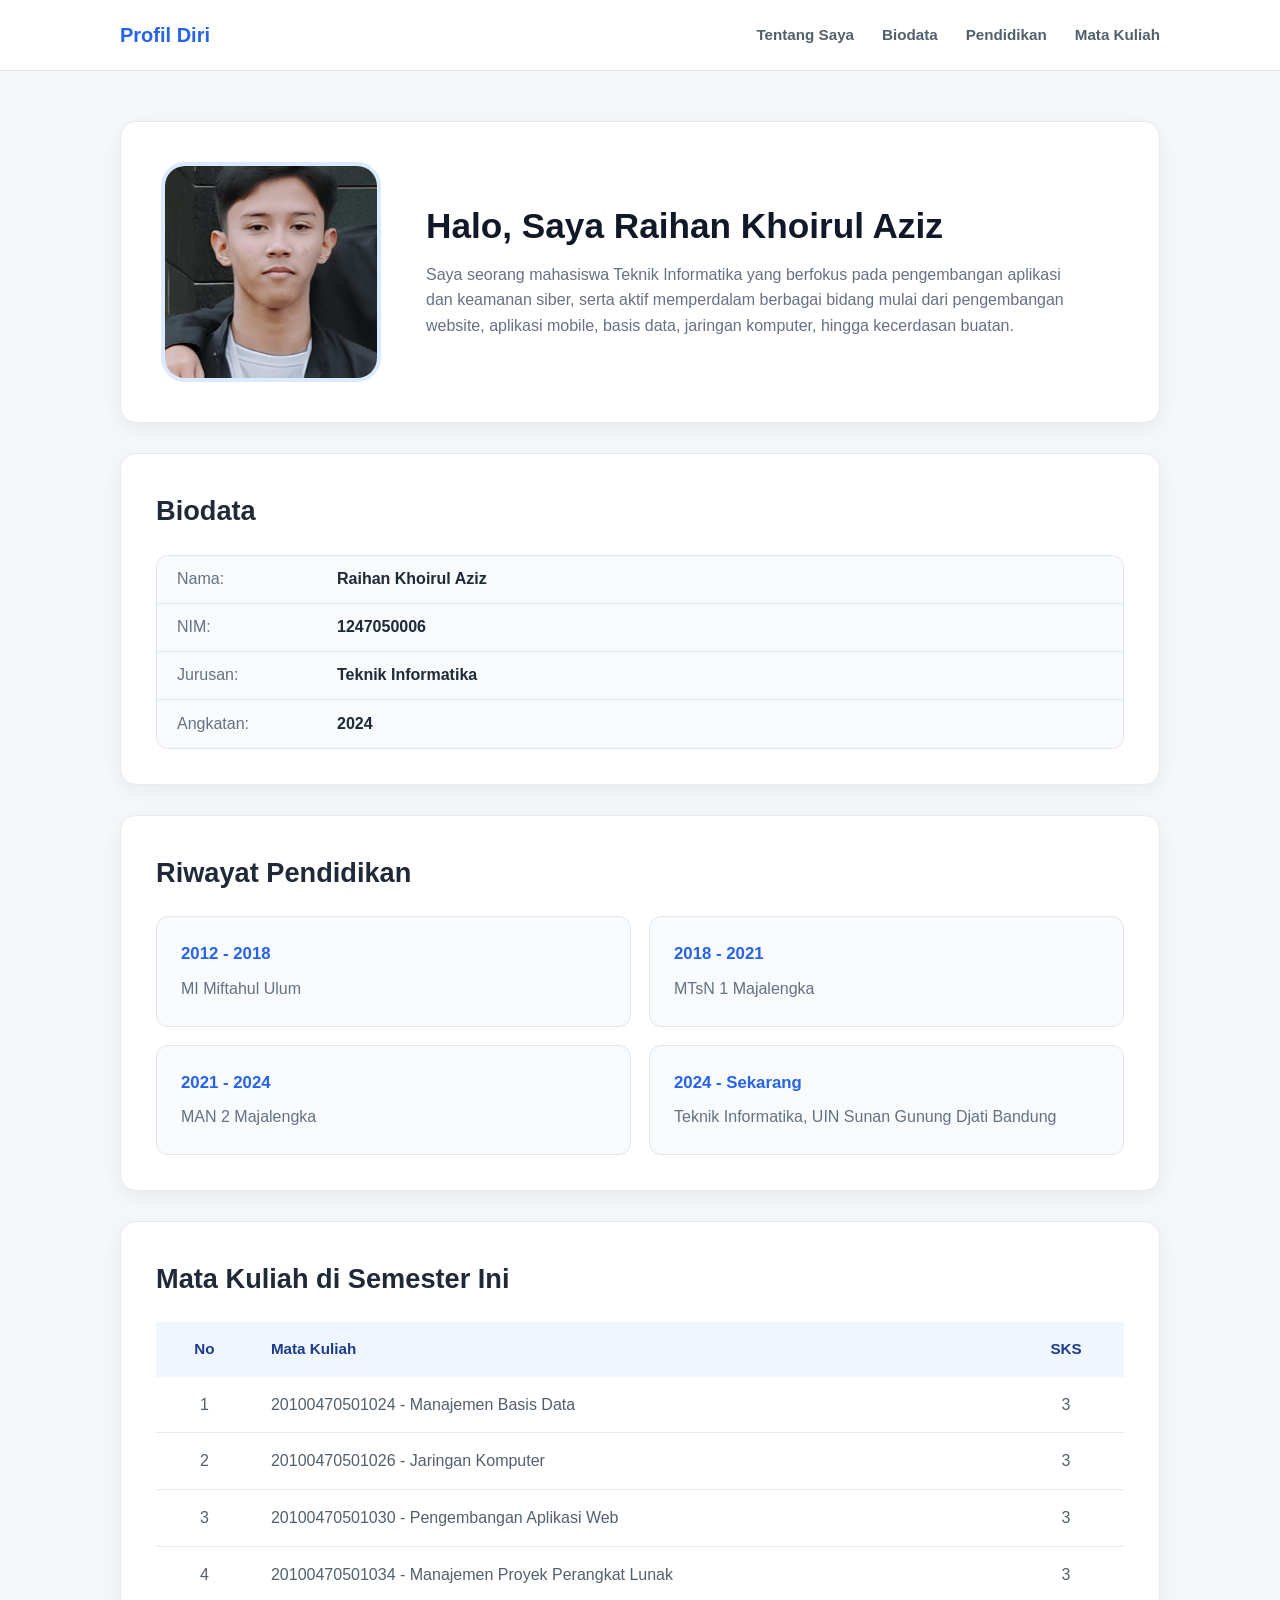
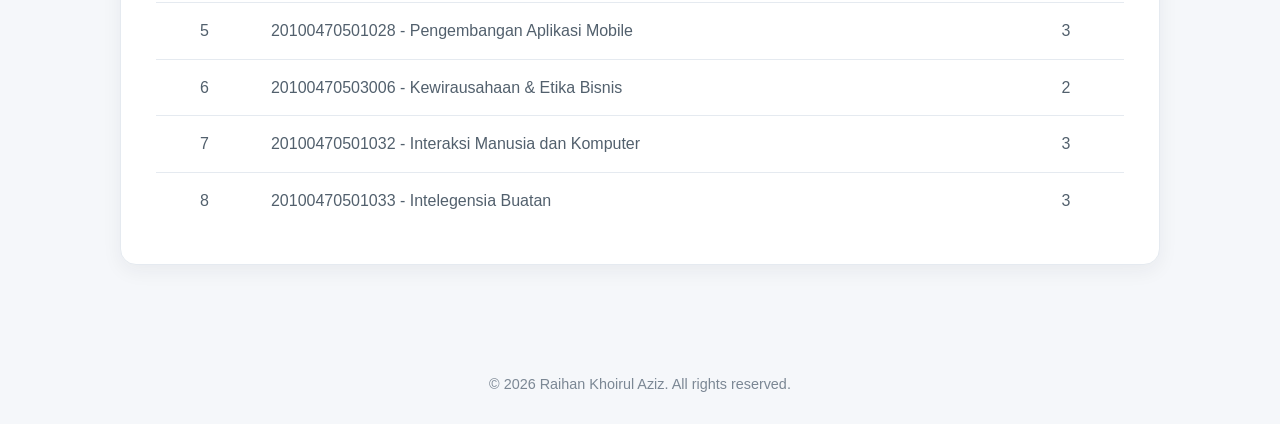
==== profil.html @ 5381f6b3 "menambah halaman home dan profil" ====
<!DOCTYPE html>
<html lang="id">
<head>
    <meta charset="UTF-8">

    <title>Profil Diri - Raihan Khoirul Aziz</title>

    <meta
        name="description"
        content="Halaman profil diri Raihan Khoirul Aziz."
    >

    <meta property="og:title" content="Profil Diri - Raihan Khoirul Aziz">
    <meta
        property="og:description"
        content="Halaman profil diri Raihan Khoirul Aziz, mahasiswa Teknik Informatika UIN Sunan Gunung Djati Bandung."
    >
    <meta property="og:image" content="image/fotoprib.JPG">

    <link rel="stylesheet" href="profil.css">
</head>

<body>
    <header>
        <nav aria-label="Navigasi">
            <p>Profil Diri</p>

            <ul>
                <li><a href="#tentang-saya">Tentang Saya</a></li>
                <li><a href="#biodata">Biodata</a></li>
                <li><a href="#pendidikan">Pendidikan</a></li>
                <li><a href="#mata-kuliah">Mata Kuliah</a></li>
            </ul>
        </nav>
    </header>

    <main>
        <section id="tentang-saya">
            <div class="profil">
                <img
                    src="image/fotoprib.JPG"
                    alt="Foto profil Raihan Khoirul Aziz"
                >

                <div class="profil-info">
                    <h1>Halo, Saya Raihan Khoirul Aziz</h1>

                    <p>
                        Saya seorang mahasiswa Teknik Informatika yang berfokus pada
                        pengembangan aplikasi dan keamanan siber, serta aktif
                        memperdalam berbagai bidang mulai dari pengembangan website,
                        aplikasi mobile, basis data, jaringan komputer, hingga
                        kecerdasan buatan.
                    </p>
                </div>
            </div>
        </section>

        <section id="biodata">
            <h2>Biodata</h2>

            <div class="biodata-list">
                <p>Nama: <strong>Raihan Khoirul Aziz</strong></p>
                <p>NIM: <strong>1247050006</strong></p>
                <p>Jurusan: <strong>Teknik Informatika</strong></p>
                <p>Angkatan: <strong>2024</strong></p>
            </div>
        </section>

        <section id="pendidikan">
            <h2>Riwayat Pendidikan</h2>

            <div class="pendidikan-list">
                <article>
                    <h3>2012 - 2018</h3>
                    <p>MI Miftahul Ulum</p>
                </article>

                <article>
                    <h3>2018 - 2021</h3>
                    <p>MTsN 1 Majalengka</p>
                </article>

                <article>
                    <h3>2021 - 2024</h3>
                    <p>MAN 2 Majalengka</p>
                </article>

                <article>
                    <h3>2024 - Sekarang</h3>
                    <p>
                        Teknik Informatika, UIN Sunan Gunung Djati Bandung
                    </p>
                </article>
            </div>
        </section>

        <section id="mata-kuliah">
            <h2>Mata Kuliah di Semester Ini</h2>

            <table>
                <thead>
                    <tr>
                        <th scope="col">No</th>
                        <th scope="col">Mata Kuliah</th>
                        <th scope="col">SKS</th>
                    </tr>
                </thead>

                <tbody>
                    <tr>
                        <td>1</td>
                        <td>20100470501024 - Manajemen Basis Data</td>
                        <td>3</td>
                    </tr>

                    <tr>
                        <td>2</td>
                        <td>20100470501026 - Jaringan Komputer</td>
                        <td>3</td>
                    </tr>

                    <tr>
                        <td>3</td>
                        <td>20100470501030 - Pengembangan Aplikasi Web</td>
                        <td>3</td>
                    </tr>

                    <tr>
                        <td>4</td>
                        <td>20100470501034 - Manajemen Proyek Perangkat Lunak</td>
                        <td>3</td>
                    </tr>

                    <tr>
                        <td>5</td>
                        <td>20100470501028 - Pengembangan Aplikasi Mobile</td>
                        <td>3</td>
                    </tr>

                    <tr>
                        <td>6</td>
                        <td>20100470503006 - Kewirausahaan &amp; Etika Bisnis</td>
                        <td>2</td>
                    </tr>

                    <tr>
                        <td>7</td>
                        <td>20100470501032 - Interaksi Manusia dan Komputer</td>
                        <td>3</td>
                    </tr>

                    <tr>
                        <td>8</td>
                        <td>20100470501033 - Intelegensia Buatan</td>
                        <td>3</td>
                    </tr>
                </tbody>
            </table>
        </section>
    </main>

    <footer>
        <p>&copy; 2026 Raihan Khoirul Aziz. All rights reserved.</p>
    </footer>
</body>
</html>
---- profil.css ----
* {
    margin: 0;
    padding: 0;
    box-sizing: border-box;
}

html {
    scroll-behavior: smooth;
    scroll-padding-top: 90px;
}

body {
    font-family: Arial, Helvetica, sans-serif;
    line-height: 1.6;
    color: #263238;
    background-color: #f5f7fa;
}

/* Navbar */
header {
    background-color: #ffffff;
    border-bottom: 1px solid #e3e8ef;
    position: sticky;
    top: 0;
    z-index: 100;
}

header nav {
    max-width: 1100px;
    margin: 0 auto;
    min-height: 70px;
    padding: 0 30px;
    display: flex;
    align-items: center;
    justify-content: space-between;
}

header nav > p {
    font-size: 1.25rem;
    font-weight: 700;
    color: #2563eb;
}

nav ul {
    list-style: none;
    display: flex;
    gap: 28px;
}

nav a {
    color: #52606d;
    text-decoration: none;
    font-size: 0.95rem;
    font-weight: 600;
    transition: color 0.2s ease;
}

nav a:hover {
    color: #2563eb;
}

/* Area utama */
main {
    max-width: 1100px;
    margin: 0 auto;
    padding: 50px 30px;
}

section {
    background-color: #ffffff;
    border: 1px solid #e5eaf0;
    border-radius: 16px;
    padding: 35px;
    margin-bottom: 30px;
    box-shadow: 0 6px 20px rgba(30, 41, 59, 0.06);
}

section h2 {
    margin-bottom: 8px;
    font-size: 1.7rem;
    color: #1f2937;
}

/* Tentang Saya */
#tentang-saya {
    padding: 40px;
}

.profil {
    display: flex;
    align-items: center;
    gap: 45px;
}

.profil img {
    width: 220px;
    height: 220px;
    object-fit: cover;
    border-radius: 24px;
    border: 4px solid #dbeafe;
    flex-shrink: 0;
}

.profil-info {
    flex: 1;
}

.profil-info h1 {
    margin-bottom: 14px;
    font-size: 2.2rem;
    line-height: 1.2;
    color: #111827;
}

.profil-info p {
    color: #667085;
    max-width: 650px;
}

/* Biodata */
.biodata-list {
    margin-top: 22px;
    overflow: hidden;
    border: 1px solid #e1e7ef;
    border-radius: 12px;
    background-color: #f8fafc;
}

.biodata-list p {
    min-height: 48px;
    padding: 10px 20px;
    display: grid;
    grid-template-columns: 160px 1fr;
    align-items: center;
    border-bottom: 1px solid #e1e7ef;
    color: #667085;
}

.biodata-list p:last-child {
    border-bottom: none;
}

.biodata-list p strong {
    color: #1f2937;
    font-weight: 700;
}

/* Pendidikan */
.pendidikan-list {
    margin-top: 22px;
    display: grid;
    grid-template-columns: repeat(2, minmax(0, 1fr));
    gap: 18px;
}

.pendidikan-list article {
    padding: 24px;
    border: 1px solid #e1e7ef;
    border-radius: 12px;
    background-color: #f8fafc;
    transition: transform 0.2s ease, box-shadow 0.2s ease;
}

.pendidikan-list article:hover {
    transform: translateY(-3px);
    box-shadow: 0 8px 18px rgba(30, 41, 59, 0.08);
}

.pendidikan-list h3 {
    margin-bottom: 8px;
    color: #2563eb;
    font-size: 1.05rem;
}

.pendidikan-list p {
    color: #667085;
}

/* Tabel mata kuliah */
#mata-kuliah {
    overflow-x: auto;
}

#mata-kuliah table {
    width: 100%;
    margin-top: 22px;
    border-collapse: collapse;
}

#mata-kuliah th {
    padding: 15px 18px;
    text-align: left;
    background-color: #eff6ff;
    color: #1e3a8a;
    font-size: 0.95rem;
}

#mata-kuliah th:first-child,
#mata-kuliah th:last-child,
#mata-kuliah td:first-child,
#mata-kuliah td:last-child {
    text-align: center;
}

#mata-kuliah td {
    padding: 15px 18px;
    border-bottom: 1px solid #e5eaf0;
    color: #52606d;
}

#mata-kuliah tbody tr:last-child td {
    border-bottom: none;
}

#mata-kuliah tbody tr:hover {
    background-color: #f8fafc;
}

/* Footer */
footer {
    padding: 28px 20px;
    text-align: center;
    color: #7b8794;
    font-size: 0.9rem;
}

/* Tablet */
@media (max-width: 768px) {
    header nav {
        padding: 0 20px;
    }

    nav ul {
        gap: 15px;
    }

    nav a {
        font-size: 0.85rem;
    }

    main {
        padding: 30px 20px;
    }

    section,
    #tentang-saya {
        padding: 28px;
    }

    .profil {
        gap: 28px;
    }

    .profil img {
        width: 180px;
        height: 180px;
    }

    .profil-info h1 {
        font-size: 1.8rem;
    }
}

/* HP */
@media (max-width: 600px) {
    html {
    scroll-padding-top: 120px;
    }
    
    header nav {
        flex-direction: column;
        gap: 12px;
        padding: 18px 15px;
    }

    nav ul {
        flex-wrap: wrap;
        justify-content: center;
        gap: 10px 18px;
    }

    main {
        padding: 20px 15px;
    }

    section,
    #tentang-saya {
        padding: 22px;
        border-radius: 12px;
    }

    .profil {
        flex-direction: column;
        text-align: center;
    }

    .profil img {
        width: 170px;
        height: 170px;
    }

    .profil-info h1 {
        font-size: 1.65rem;
    }

    .profil-info p {
        text-align: left;
    }

    .pendidikan-list {
        grid-template-columns: 1fr;
    }

    .biodata-list p {
        grid-template-columns: 90px 1fr;
        padding: 10px 14px;
        font-size: 0.9rem;
    }

    #mata-kuliah {
        overflow-x: auto;
    }

    #mata-kuliah table {
        min-width: 650px;
    }
}
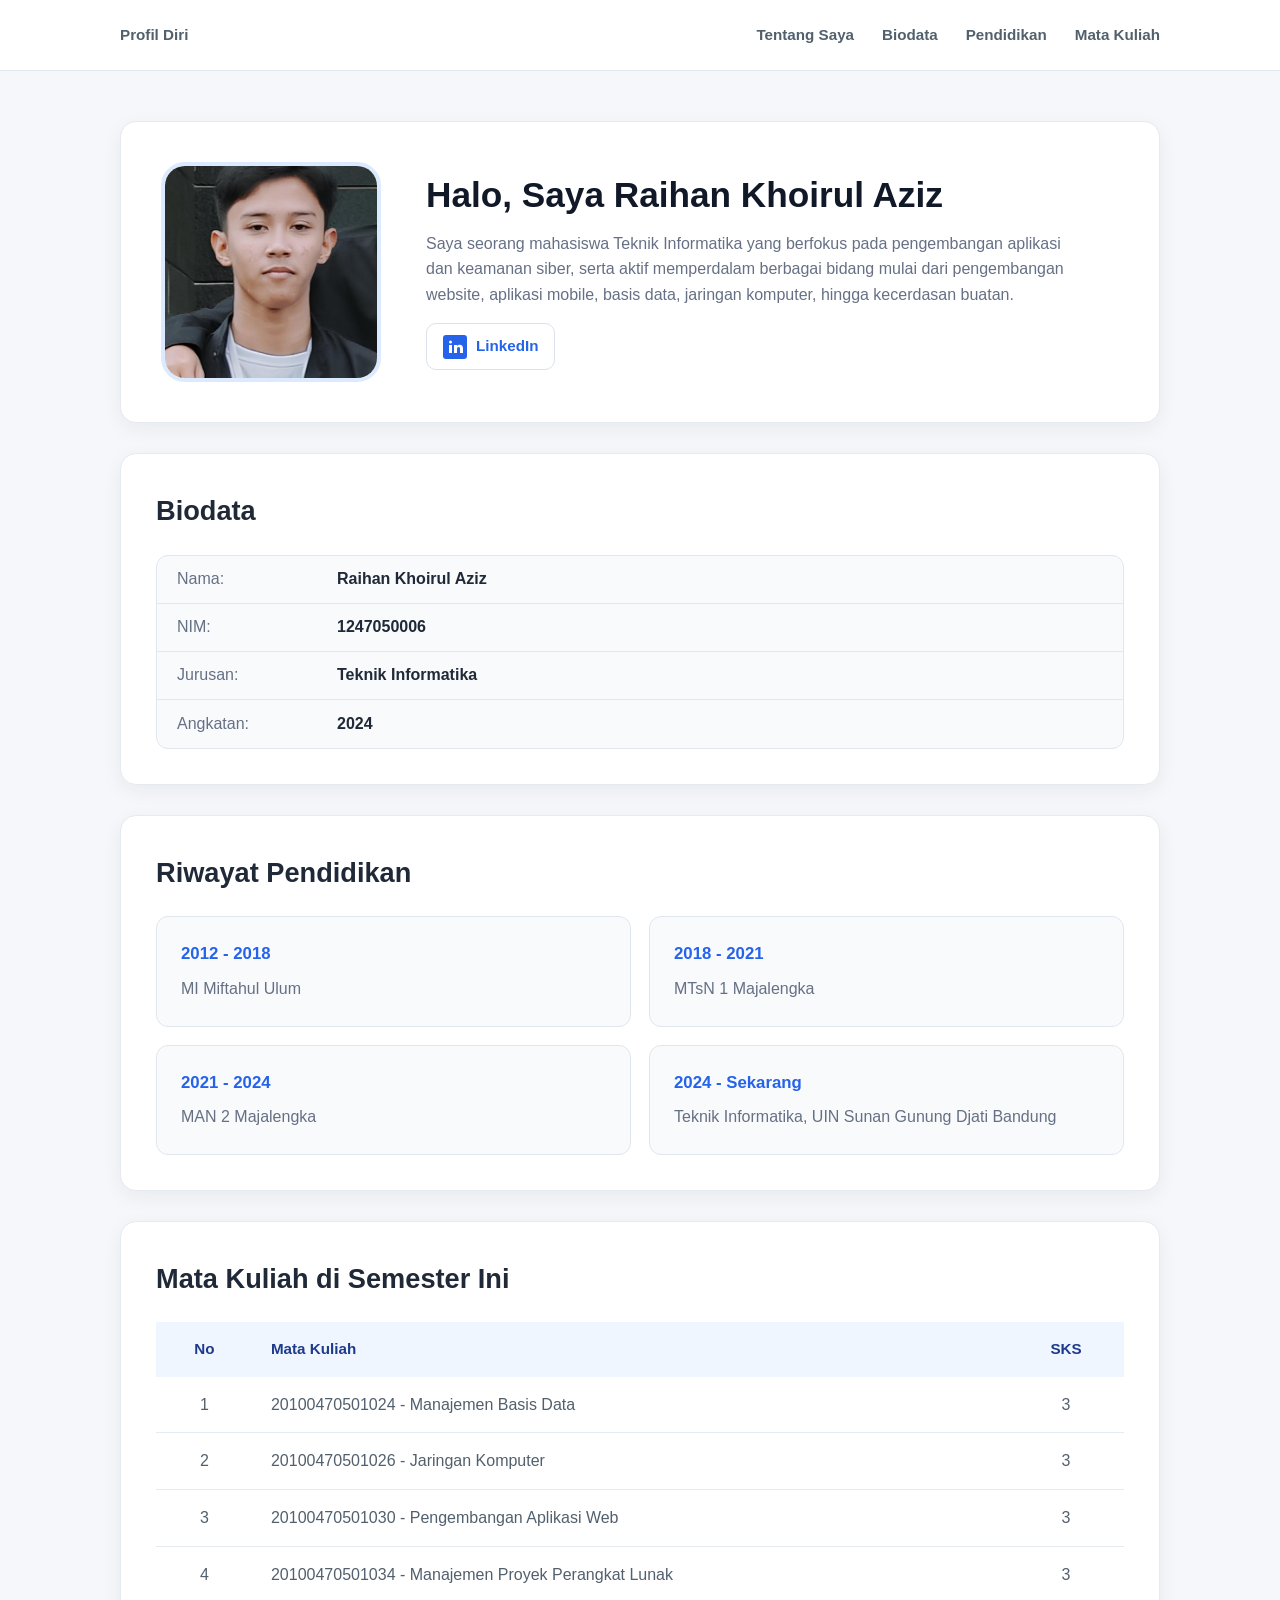
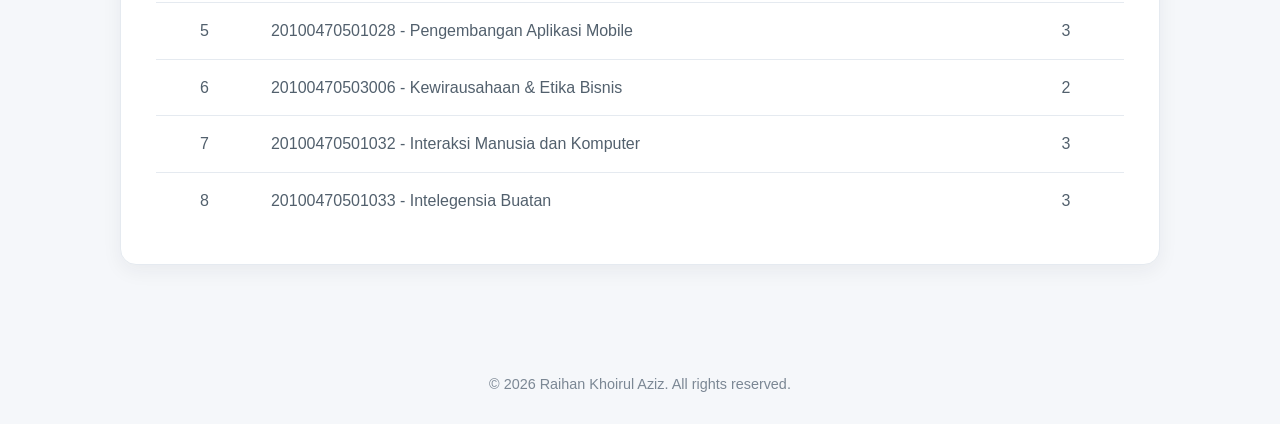
==== commit 1680f68c: "menambahkan link linkedin di profil" ====
--- a/profil.html
+++ b/profil.html
@@ -15,15 +15,15 @@
         property="og:description"
         content="Halaman profil diri Raihan Khoirul Aziz, mahasiswa Teknik Informatika UIN Sunan Gunung Djati Bandung."
     >
-    <meta property="og:image" content="image/fotoprib.JPG">
+    <meta property="og:image" content="https://raihankhoirulaziz.space/image/fotoprib.JPG">
 
-    <link rel="stylesheet" href="profil.css">
+    <link rel="stylesheet" href="css/profil.css">
 </head>
 
 <body>
     <header>
         <nav aria-label="Navigasi">
-            <p>Profil Diri</p>
+            <a href="index.html">Profil Diri</a>
 
             <ul>
                 <li><a href="#tentang-saya">Tentang Saya</a></li>
@@ -52,6 +52,31 @@
                         aplikasi mobile, basis data, jaringan komputer, hingga
                         kecerdasan buatan.
                     </p>
+
+                    <a
+                        href="https://www.linkedin.com/in/raihan-khoirul-aziz-16a17b360/"
+                        target="_blank"
+                        rel="noopener noreferrer"
+                        class="linkedin-link"
+                    >
+                        <svg
+                            xmlns="http://www.w3.org/2000/svg"
+                            width="32"
+                            height="32"
+                            viewBox="0 0 24 24"
+                            aria-hidden="true"
+                        >
+                            <rect class="linkedin-bg" width="24" height="24" rx="3"/>
+                            <circle class="linkedin-icon" cx="7.5" cy="7" r="1.5"/>
+                            <rect class="linkedin-icon" x="6" y="10" width="3" height="8"/>
+                            <path
+                                class="linkedin-icon"
+                                d="M11 10h3v1.1c.5-.8 1.4-1.4 2.8-1.4 2.2 0 3.2 1.4 3.2 4v4.3h-3v-3.9c0-1.2-.2-2.1-1.3-2.1-1.2 0-1.7.8-1.7 2.1V18h-3z"
+                            />
+                        </svg>
+
+                        <span>LinkedIn</span>
+                    </a>
                 </div>
             </div>
         </section>
--- a/css/profil.css
+++ b/css/profil.css
@@ -0,0 +1,372 @@
+* {
+    margin: 0;
+    padding: 0;
+    box-sizing: border-box;
+}
+
+html {
+    scroll-behavior: smooth;
+    scroll-padding-top: 90px;
+}
+
+body {
+    font-family: Arial, Helvetica, sans-serif;
+    line-height: 1.6;
+    color: #263238;
+    background-color: #f5f7fa;
+}
+
+/* Navbar */
+header {
+    background-color: #ffffff;
+    border-bottom: 1px solid #e3e8ef;
+    position: sticky;
+    top: 0;
+    z-index: 100;
+}
+
+header nav {
+    max-width: 1100px;
+    margin: 0 auto;
+    min-height: 70px;
+    padding: 0 30px;
+    display: flex;
+    align-items: center;
+    justify-content: space-between;
+}
+
+header nav > p {
+    font-size: 1.25rem;
+    font-weight: 700;
+    color: #2563eb;
+}
+
+nav ul {
+    list-style: none;
+    display: flex;
+    gap: 28px;
+}
+
+nav a {
+    color: #52606d;
+    text-decoration: none;
+    font-size: 0.95rem;
+    font-weight: 600;
+    transition: color 0.2s ease;
+}
+
+nav a:hover {
+    color: #2563eb;
+}
+
+/* Area utama */
+main {
+    max-width: 1100px;
+    margin: 0 auto;
+    padding: 50px 30px;
+}
+
+section {
+    background-color: #ffffff;
+    border: 1px solid #e5eaf0;
+    border-radius: 16px;
+    padding: 35px;
+    margin-bottom: 30px;
+    box-shadow: 0 6px 20px rgba(30, 41, 59, 0.06);
+}
+
+section h2 {
+    margin-bottom: 8px;
+    font-size: 1.7rem;
+    color: #1f2937;
+}
+
+/* Tentang Saya */
+#tentang-saya {
+    padding: 40px;
+}
+
+.profil {
+    display: flex;
+    align-items: center;
+    gap: 45px;
+}
+
+.profil img {
+    width: 220px;
+    height: 220px;
+    object-fit: cover;
+    border-radius: 24px;
+    border: 4px solid #dbeafe;
+    flex-shrink: 0;
+}
+
+.profil-info {
+    flex: 1;
+}
+
+.profil-info h1 {
+    margin-bottom: 14px;
+    font-size: 2.2rem;
+    line-height: 1.2;
+    color: #111827;
+}
+
+.profil-info p {
+    color: #667085;
+    max-width: 650px;
+}
+
+.linkedin-link {
+    display: inline-flex;
+    align-items: center;
+    justify-content: center;
+    gap: 9px;
+    padding: 10px 16px;
+    margin-top: 16px;
+    border: 1px solid #dbe2ea;
+    border-radius: 10px;
+    background-color: #ffffff;
+    color: #2563eb;
+    text-decoration: none;
+    font-size: 0.95rem;
+    font-weight: 600;
+    transition: all 0.2s ease;
+}
+
+.linkedin-link svg {
+    width: 24px;
+    height: 24px;
+}
+
+.linkedin-link .linkedin-bg {
+    fill: #2563eb;
+}
+
+.linkedin-link .linkedin-icon {
+    fill: #ffffff;
+}
+
+.linkedin-link:hover {
+    background-color: #2563eb;
+    border-color: #2563eb;
+    color: #ffffff;
+    transform: translateY(-2px);
+}
+
+.linkedin-link:hover .linkedin-bg {
+    fill: #ffffff;
+}
+
+.linkedin-link:hover .linkedin-icon {
+    fill: #2563eb;
+}
+
+/* Biodata */
+.biodata-list {
+    margin-top: 22px;
+    overflow: hidden;
+    border: 1px solid #e1e7ef;
+    border-radius: 12px;
+    background-color: #f8fafc;
+}
+
+.biodata-list p {
+    min-height: 48px;
+    padding: 10px 20px;
+    display: grid;
+    grid-template-columns: 160px 1fr;
+    align-items: center;
+    border-bottom: 1px solid #e1e7ef;
+    color: #667085;
+}
+
+.biodata-list p:last-child {
+    border-bottom: none;
+}
+
+.biodata-list p strong {
+    color: #1f2937;
+    font-weight: 700;
+}
+
+/* Pendidikan */
+.pendidikan-list {
+    margin-top: 22px;
+    display: grid;
+    grid-template-columns: repeat(2, minmax(0, 1fr));
+    gap: 18px;
+}
+
+.pendidikan-list article {
+    padding: 24px;
+    border: 1px solid #e1e7ef;
+    border-radius: 12px;
+    background-color: #f8fafc;
+    transition: transform 0.2s ease, box-shadow 0.2s ease;
+}
+
+.pendidikan-list article:hover {
+    transform: translateY(-3px);
+    box-shadow: 0 8px 18px rgba(30, 41, 59, 0.08);
+}
+
+.pendidikan-list h3 {
+    margin-bottom: 8px;
+    color: #2563eb;
+    font-size: 1.05rem;
+}
+
+.pendidikan-list p {
+    color: #667085;
+}
+
+/* Tabel mata kuliah */
+#mata-kuliah {
+    overflow-x: auto;
+}
+
+#mata-kuliah table {
+    width: 100%;
+    margin-top: 22px;
+    border-collapse: collapse;
+}
+
+#mata-kuliah th {
+    padding: 15px 18px;
+    text-align: left;
+    background-color: #eff6ff;
+    color: #1e3a8a;
+    font-size: 0.95rem;
+}
+
+#mata-kuliah th:first-child,
+#mata-kuliah th:last-child,
+#mata-kuliah td:first-child,
+#mata-kuliah td:last-child {
+    text-align: center;
+}
+
+#mata-kuliah td {
+    padding: 15px 18px;
+    border-bottom: 1px solid #e5eaf0;
+    color: #52606d;
+}
+
+#mata-kuliah tbody tr:last-child td {
+    border-bottom: none;
+}
+
+#mata-kuliah tbody tr:hover {
+    background-color: #f8fafc;
+}
+
+/* Footer */
+footer {
+    padding: 28px 20px;
+    text-align: center;
+    color: #7b8794;
+    font-size: 0.9rem;
+}
+
+/* Tablet */
+@media (max-width: 768px) {
+    header nav {
+        padding: 0 20px;
+    }
+
+    nav ul {
+        gap: 15px;
+    }
+
+    nav a {
+        font-size: 0.85rem;
+    }
+
+    main {
+        padding: 30px 20px;
+    }
+
+    section,
+    #tentang-saya {
+        padding: 28px;
+    }
+
+    .profil {
+        gap: 28px;
+    }
+
+    .profil img {
+        width: 180px;
+        height: 180px;
+    }
+
+    .profil-info h1 {
+        font-size: 1.8rem;
+    }
+}
+
+/* HP */
+@media (max-width: 600px) {
+    html {
+    scroll-padding-top: 120px;
+    }
+    
+    header nav {
+        flex-direction: column;
+        gap: 12px;
+        padding: 18px 15px;
+    }
+
+    nav ul {
+        flex-wrap: wrap;
+        justify-content: center;
+        gap: 10px 18px;
+    }
+
+    main {
+        padding: 20px 15px;
+    }
+
+    section,
+    #tentang-saya {
+        padding: 22px;
+        border-radius: 12px;
+    }
+
+    .profil {
+        flex-direction: column;
+        text-align: center;
+    }
+
+    .profil img {
+        width: 170px;
+        height: 170px;
+    }
+
+    .profil-info h1 {
+        font-size: 1.65rem;
+    }
+
+    .profil-info p {
+        text-align: left;
+    }
+
+    .pendidikan-list {
+        grid-template-columns: 1fr;
+    }
+
+    .biodata-list p {
+        grid-template-columns: 90px 1fr;
+        padding: 10px 14px;
+        font-size: 0.9rem;
+    }
+
+    #mata-kuliah {
+        overflow-x: auto;
+    }
+
+    #mata-kuliah table {
+        min-width: 650px;
+    }
+}
